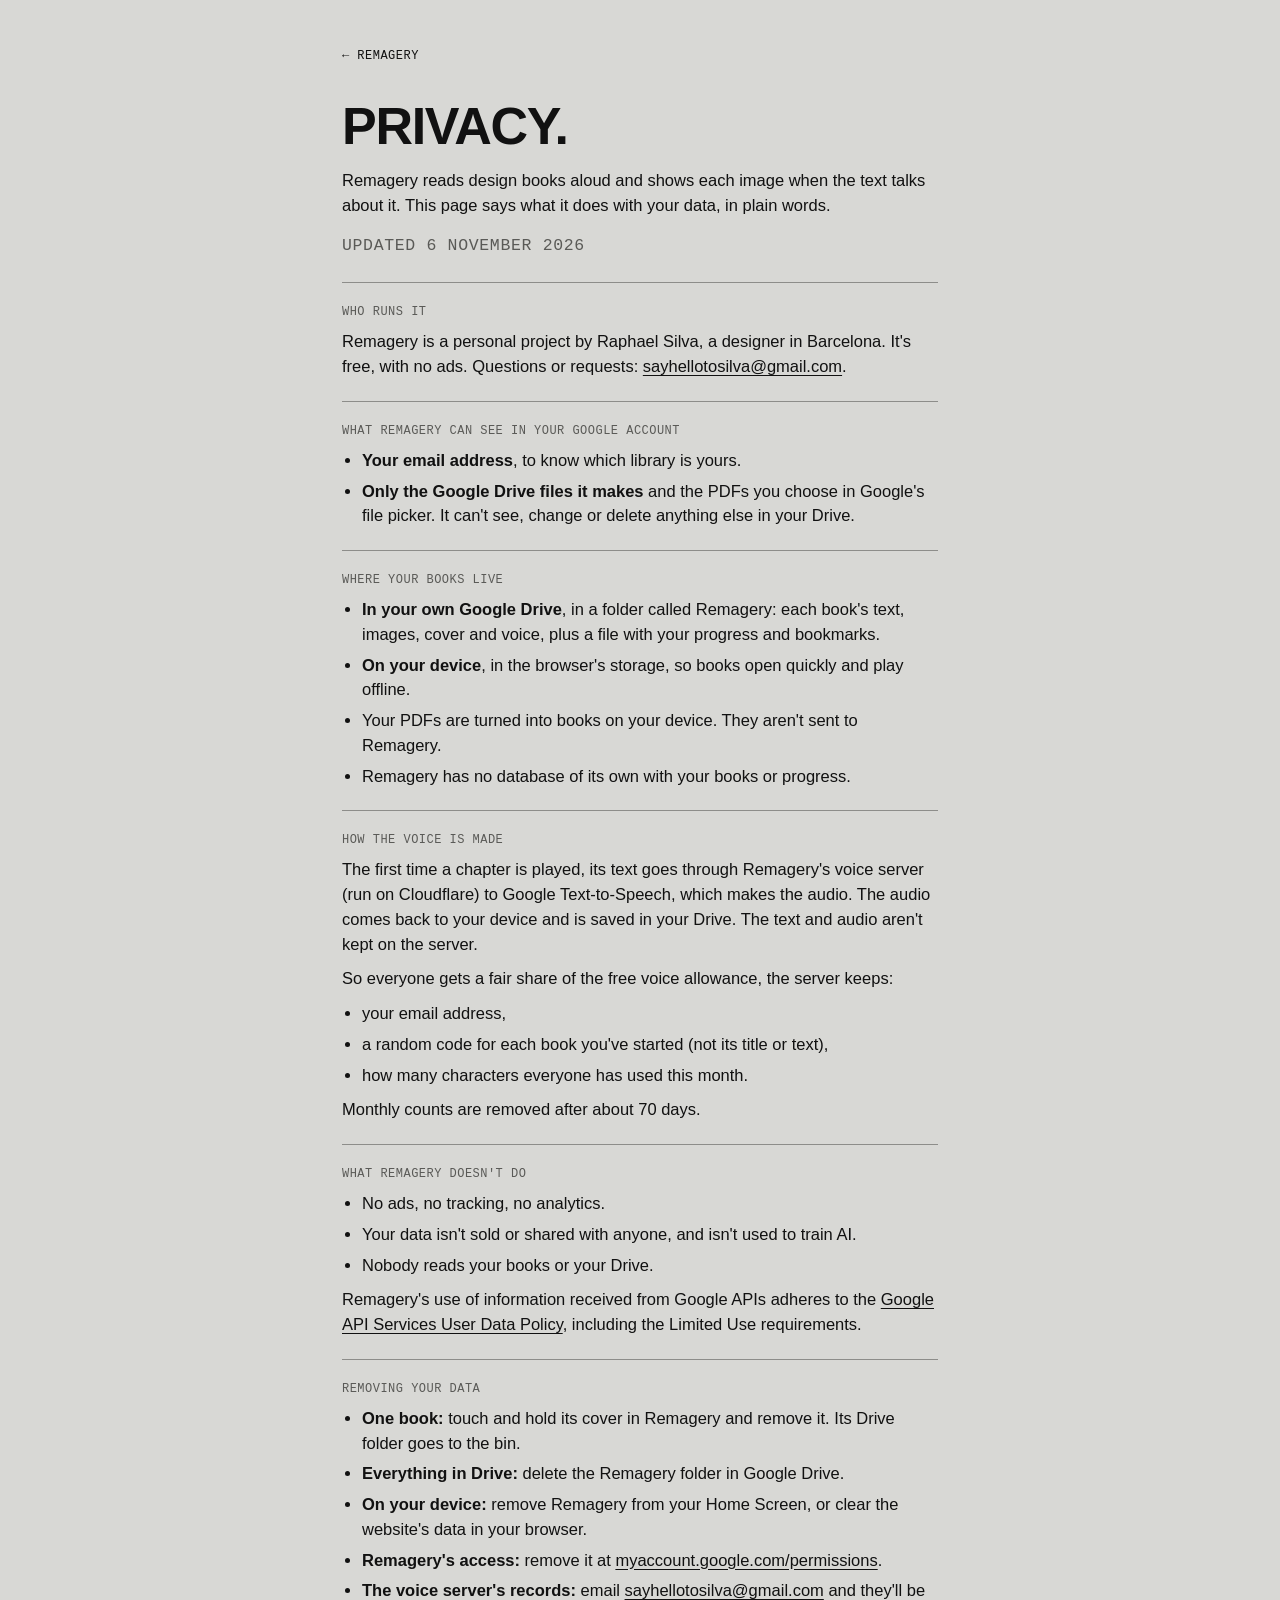
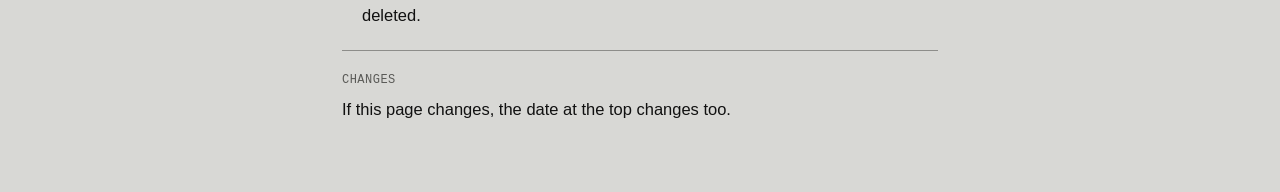
==== privacy.html @ 75086433 "Per-person limit of 5 new books a month, voice pass, privacy page Co-Authored-By: Claude Opus 5.5 <n" ====
<!doctype html>
<html lang="en">
<head>
<meta charset="utf-8">
<meta name="viewport" content="width=device-width, initial-scale=1, viewport-fit=cover">
<title>Remagery Privacy</title>
<meta name="description" content="What Remagery does with your data.">
<meta name="theme-color" content="#D8D8D5" media="(prefers-color-scheme: light)">
<meta name="theme-color" content="#161615" media="(prefers-color-scheme: dark)">
<link rel="icon" href="icon-192.png">
<link rel="stylesheet" href="app.css">
<style>
  @media (prefers-color-scheme: dark) {
    :root:not([data-mode="light"]) { --paper: #161615; --ink: #E6E6E2; --soft: #8E8E8A; --line: #3A3A38; --sheet: #1F1F1E; color-scheme: dark; }
  }
  html, body { height: auto; }
  .doc { max-width: 640px; margin: 0 auto; padding-top: calc(28px + env(safe-area-inset-top, 0px)); padding-bottom: calc(48px + env(safe-area-inset-bottom, 0px)); }
  .doc header { display: grid; gap: 16px; padding-bottom: 24px; border-bottom: 1px solid var(--line); }
  .doc h1 { font-size: clamp(34px, 10vw, 52px); }
  .doc section { display: grid; gap: 10px; padding: 22px 0; border-bottom: 1px solid var(--line); }
  .doc h2 { margin: 0; color: var(--soft); font-weight: 400; }
  .doc p, .doc li { margin: 0; font-size: 16.5px; line-height: 1.5; }
  .doc ul { margin: 0; padding-left: 20px; display: grid; gap: 6px; }
  .doc a { color: var(--ink); text-underline-offset: 3px; }
  .doc .back { justify-self: start; white-space: nowrap; text-decoration: none; }
</style>
</head>
<body>
<main class="doc gutter">
  <header>
    <a class="mono back" href="./">← Remagery</a>
    <h1 class="title">Privacy.</h1>
    <p>Remagery reads design books aloud and shows each image when the text talks about it. This page says what it does with your data, in plain words.</p>
    <p class="mono" style="color:var(--soft)">Updated 6 November 2026</p>
  </header>

  <section>
    <h2 class="mono">Who runs it</h2>
    <p>Remagery is a personal project by Raphael Silva, a designer in Barcelona. It's free, with no ads. Questions or requests: <a href="mailto:sayhellotosilva@gmail.com">sayhellotosilva@gmail.com</a>.</p>
  </section>

  <section>
    <h2 class="mono">What Remagery can see in your Google account</h2>
    <ul>
      <li><b>Your email address</b>, to know which library is yours.</li>
      <li><b>Only the Google Drive files it makes</b> and the PDFs you choose in Google's file picker. It can't see, change or delete anything else in your Drive.</li>
    </ul>
  </section>

  <section>
    <h2 class="mono">Where your books live</h2>
    <ul>
      <li><b>In your own Google Drive</b>, in a folder called Remagery: each book's text, images, cover and voice, plus a file with your progress and bookmarks.</li>
      <li><b>On your device</b>, in the browser's storage, so books open quickly and play offline.</li>
      <li>Your PDFs are turned into books on your device. They aren't sent to Remagery.</li>
      <li>Remagery has no database of its own with your books or progress.</li>
    </ul>
  </section>

  <section>
    <h2 class="mono">How the voice is made</h2>
    <p>The first time a chapter is played, its text goes through Remagery's voice server (run on Cloudflare) to Google Text-to-Speech, which makes the audio. The audio comes back to your device and is saved in your Drive. The text and audio aren't kept on the server.</p>
    <p>So everyone gets a fair share of the free voice allowance, the server keeps:</p>
    <ul>
      <li>your email address,</li>
      <li>a random code for each book you've started (not its title or text),</li>
      <li>how many characters everyone has used this month.</li>
    </ul>
    <p>Monthly counts are removed after about 70 days.</p>
  </section>

  <section>
    <h2 class="mono">What Remagery doesn't do</h2>
    <ul>
      <li>No ads, no tracking, no analytics.</li>
      <li>Your data isn't sold or shared with anyone, and isn't used to train AI.</li>
      <li>Nobody reads your books or your Drive.</li>
    </ul>
    <p>Remagery's use of information received from Google APIs adheres to the <a href="https://developers.google.com/terms/api-services-user-data-policy" target="_blank" rel="noopener">Google API Services User Data Policy</a>, including the Limited Use requirements.</p>
  </section>

  <section>
    <h2 class="mono">Removing your data</h2>
    <ul>
      <li><b>One book:</b> touch and hold its cover in Remagery and remove it. Its Drive folder goes to the bin.</li>
      <li><b>Everything in Drive:</b> delete the Remagery folder in Google Drive.</li>
      <li><b>On your device:</b> remove Remagery from your Home Screen, or clear the website's data in your browser.</li>
      <li><b>Remagery's access:</b> remove it at <a href="https://myaccount.google.com/permissions" target="_blank" rel="noopener">myaccount.google.com/permissions</a>.</li>
      <li><b>The voice server's records:</b> email <a href="mailto:sayhellotosilva@gmail.com">sayhellotosilva@gmail.com</a> and they'll be deleted.</li>
    </ul>
  </section>

  <section style="border-bottom:0">
    <h2 class="mono">Changes</h2>
    <p>If this page changes, the date at the top changes too.</p>
  </section>
</main>
</body>
</html>
---- app.css ----
/* Remagery · Studio look (App-Brief): grey paper, black ink, yellow highlight,
   big uppercase titles, small mono labels, thin lines, black tags. */
:root {
  --paper: #D8D8D5; --ink: #111111; --soft: #5A5A57; --line: #8D8D8A; --sheet: #E2E2DF;
  --mark: #E6DF4E; --mark-ink: #121212;
  --sans: -apple-system, BlinkMacSystemFont, "Inter Tight", "Helvetica Neue", Arial, sans-serif;
  --mono: ui-monospace, "SF Mono", Menlo, "IBM Plex Mono", monospace;
  --serif: ui-serif, "New York", "Iowan Old Style", Georgia, serif;
  --seg-on: #FFFFFF;
  --text: 21px;
  color-scheme: light;
}
:root[data-mode="dark"] {
  --seg-on: #3A3A38;
  --paper: #161615; --ink: #E6E6E2; --soft: #8E8E8A; --line: #3A3A38; --sheet: #1F1F1E;
  color-scheme: dark;
}
*, *::before, *::after { box-sizing: border-box; }
[hidden] { display: none !important; }
html, body { margin: 0; height: 100%; background: var(--paper); color: var(--ink); overflow-x: hidden; }
body { font-family: var(--sans); -webkit-font-smoothing: antialiased; -webkit-text-size-adjust: 100%; overscroll-behavior: none; }
button { font: inherit; color: inherit; background: none; border: 0; padding: 0; cursor: pointer; -webkit-tap-highlight-color: transparent; }
button:focus-visible, [tabindex]:focus-visible { outline: 2px solid var(--ink); outline-offset: 2px; }
.gutter { padding-left: max(22px, env(safe-area-inset-left, 0px)); padding-right: max(22px, env(safe-area-inset-right, 0px)); }

.mono { font-family: var(--mono); font-size: 12px; letter-spacing: .04em; text-transform: uppercase; }
.soft { color: var(--soft); }
.title { font-weight: 700; text-transform: uppercase; letter-spacing: -.025em; line-height: 1; margin: 0; text-wrap: balance; overflow-wrap: anywhere; }
.hair { height: 1px; background: var(--line); border: 0; margin: 0; }
.tag { display: inline-flex; align-items: center; gap: 6px; height: 32px; padding: 0 10px; border-radius: 2px;
  background: var(--ink); color: var(--paper); font-size: 12px; font-weight: 600; letter-spacing: .05em; text-transform: uppercase; white-space: nowrap; }
.tag.line { background: transparent; color: var(--ink); box-shadow: inset 0 0 0 1px var(--ink); }

/* Light / dark pill switch */
.switch { width: 60px; height: 44px; display: grid; place-items: center; }
.switch span { width: 46px; height: 24px; border-radius: 12px; background: var(--ink); position: relative; display: block; }
.switch span::after { content: ""; position: absolute; top: 4px; left: 4px; width: 16px; height: 16px; border-radius: 50%; background: var(--paper); transition: transform .2s; }
:root[data-mode="dark"] .switch span::after { transform: translateX(22px); }

/* ---------- Library ---------- */
.library { min-height: 100%; padding-top: env(safe-area-inset-top, 0px); padding-bottom: calc(150px + env(safe-area-inset-bottom, 0px)); }
.library.playing { padding-bottom: calc(220px + env(safe-area-inset-bottom, 0px)); }
.lib-top { display: flex; align-items: center; justify-content: space-between; padding-top: 10px; }
.lib-top h1 { font-size: 26px; font-weight: 700; letter-spacing: -.03em; margin: 0; }
.grid > * { min-width: 0; }
.grid { display: grid; grid-template-columns: repeat(2, minmax(0, 1fr)); gap: 26px 22px; padding-top: 18px; max-width: 760px; }
@media (min-width: 700px) { .grid { grid-template-columns: repeat(3, minmax(0, 1fr)); } }
.cover { display: block; width: 100%; text-align: left; -webkit-touch-callout: none; user-select: none; }
.cover .frame { aspect-ratio: .77; border-radius: 9px; overflow: hidden; position: relative; background: var(--ink);
  box-shadow: 0 0 0 3px rgba(255,255,255,.75), 0 8px 22px rgba(0,0,0,.18); }
.cover .frame img { width: 100%; height: 100%; object-fit: cover; display: block; }
.cover .titlecard { padding: 12px; color: var(--paper); font-size: 20px; font-weight: 700; text-transform: uppercase; letter-spacing: -.02em; line-height: 1.05; overflow-wrap: anywhere; }
.cover .bar { position: absolute; left: 10px; right: 10px; bottom: 10px; height: 3px; border-radius: 2px; background: rgba(255,255,255,.6); overflow: hidden; }
.cover .bar i { display: block; height: 100%; background: #111; }
.cover .status { margin-top: 8px; display: block; white-space: nowrap; overflow: hidden; text-overflow: ellipsis; }
.cover.making .frame { animation: pulse 2.2s ease-in-out infinite; }
@keyframes pulse { 0%,100% { opacity: .4 } 50% { opacity: .8 } }
.empty { padding-top: 30px; display: grid; gap: 14px; max-width: 560px; }
.empty .step { display: grid; grid-template-columns: 34px 1fr; align-items: baseline; font-size: 16px; line-height: 1.4; }

.dock { position: fixed; left: 0; right: 0; bottom: 0; z-index: 5; padding-bottom: calc(8px + env(safe-area-inset-bottom, 0px)); padding-top: 50px;
  background: linear-gradient(to bottom, transparent, var(--paper) 50px); display: grid; gap: 10px; pointer-events: none; }
.dock > * { pointer-events: auto; min-width: 0; }
.dock-row { display: flex; gap: 10px; }
.add { flex: 1; height: 56px; border-radius: 28px; background: var(--ink); color: var(--paper); font-size: 14px; font-weight: 600; letter-spacing: .06em; display: flex; align-items: center; justify-content: center; gap: 8px; }
.aa { width: 56px; height: 56px; border-radius: 50%; background: var(--ink); color: var(--paper); font-size: 18px; font-weight: 600; }
.mini { display: flex; align-items: center; gap: 12px; padding: 10px; border-radius: 3px; background: var(--ink); color: var(--paper); }
.mini .open > span:last-child { flex: 1; min-width: 0; overflow: hidden; }
.mini .open { flex: 1; min-width: 0; display: flex; gap: 12px; align-items: center; text-align: left; }
.mini img { width: 34px; height: 46px; object-fit: cover; border-radius: 2px; }
.mini .t { font-size: 13px; font-weight: 600; text-transform: uppercase; letter-spacing: .02em; white-space: nowrap; overflow: hidden; text-overflow: ellipsis; }
.mini .s { opacity: .7; white-space: nowrap; overflow: hidden; text-overflow: ellipsis; margin-top: 3px; }
.mini .pp { width: 44px; height: 44px; border-radius: 2px; background: var(--paper); color: var(--ink); display: grid; place-items: center; flex: none; }

/* ---------- Player ---------- */
.player { position: fixed; inset: 0; z-index: 10; background: var(--paper); display: flex; flex-direction: column; }
.p-top { position: absolute; top: 0; left: 0; right: 0; z-index: 3; padding-top: env(safe-area-inset-top, 0px);
  background: linear-gradient(to bottom, var(--paper) 75%, transparent); height: calc(84px + env(safe-area-inset-top, 0px)); pointer-events: none; }
.p-top .row { display: grid; grid-template-columns: 1fr auto 1fr; align-items: center; height: 56px; pointer-events: auto; padding-left: max(6px, env(safe-area-inset-left, 0px)); padding-right: max(22px, env(safe-area-inset-right, 0px)); }
.back { width: 56px; height: 56px; display: grid; place-items: center; }
.p-top .chapters { justify-self: end; }
.p-scroll { flex: 1; overflow-y: auto; overflow-x: hidden; -webkit-overflow-scrolling: touch; padding-top: calc(70px + env(safe-area-inset-top, 0px)); padding-bottom: 300px; }
.p-inner { max-width: 640px; }
.ch-label { display: block; margin-bottom: 6px; }
.ch-title { font-size: clamp(30px, 9.4vw, 44px); }
.figure { margin-top: 20px; min-width: 0; }
.figure img { width: 100%; display: block; border-radius: 3px; cursor: zoom-in; max-height: 58vh; object-fit: contain; object-position: left top; }
.figure .cap { margin-top: 10px; display: block; }
.figure .desc { font-size: calc(var(--text) - 3px); line-height: 1.45; margin: 14px 0 0; text-indent: 3em; max-width: 62ch; }
.fade-in { animation: fadein .35s ease; }
@keyframes fadein { from { opacity: 0 } to { opacity: 1 } }
.coverwait { margin-top: 20px; display: grid; gap: 16px; }
.coverwait img { width: 55%; border-radius: 3px; display: block; }
.read-head { display: flex; gap: 40px; align-items: center; height: 40px; margin-top: 18px; }
.read-text { display: grid; grid-template-columns: minmax(0, 1fr); gap: calc(var(--text) * .55); margin-top: 10px; padding-bottom: 120px; }
.para { display: grid; grid-template-columns: minmax(0, 1fr) 30px; gap: 4px; align-items: start; }
.para p { margin: 0; min-width: 0; overflow-wrap: anywhere; font-size: calc(var(--text) - 1px); line-height: 1.45; text-indent: 3em; max-width: 62ch; }
.para.past p { color: var(--soft); }
.para s { text-decoration: none; cursor: pointer; border-radius: 1px; }
.para s.now { background: var(--mark); color: var(--mark-ink); box-shadow: 0 0 0 2px var(--mark); }
.para s.saved { text-decoration: underline; text-underline-offset: 3px; }
.bm { width: 30px; height: 30px; display: grid; place-items: center; }
.follow { position: fixed; left: 50%; transform: translateX(-50%); bottom: calc(150px + env(safe-area-inset-bottom, 0px)); z-index: 4; }
.notice { margin-top: 18px; padding: 12px 14px; border-radius: 3px; background: var(--sheet); font-size: 15px; line-height: 1.4; display: grid; gap: 10px; justify-items: start; }

.controls { position: absolute; left: 0; right: 0; bottom: 0; z-index: 3; padding-top: 42px; padding-bottom: calc(8px + env(safe-area-inset-bottom, 0px));
  background: linear-gradient(to bottom, transparent, var(--paper) 36px); }
.times { display: flex; align-items: center; justify-content: space-between; font-variant-numeric: tabular-nums; }
.times .mid { display: flex; }
.times .mid button { height: 40px; padding: 0 10px; }
.scrub { position: relative; height: 28px; touch-action: none; cursor: pointer; }
.scrub .track { position: absolute; left: 0; right: 0; top: 13px; height: 2px; background: var(--line); }
.scrub .fill { position: absolute; left: 0; top: 13px; height: 2px; background: var(--ink); }
.scrub .knob { position: absolute; top: 7px; width: 3px; height: 14px; background: var(--ink); margin-left: -1.5px; }
.buttons { display: flex; align-items: center; justify-content: space-between; margin-top: 6px; }
.ib { width: 40px; height: 48px; display: grid; place-items: center; }
.ib svg { width: 24px; height: 24px; }
.playbtn { width: 64px; height: 48px; border-radius: 2px; background: var(--ink); color: var(--paper); display: grid; place-items: center; }
.playbtn svg { width: 22px; height: 22px; }
.prep { height: 14px; margin-bottom: 2px; text-align: center; }

/* ---------- Sheets (match the iPhone app) ---------- */
.sheet-back { position: fixed; inset: 0; z-index: 20; background: rgba(0,0,0,.35); display: flex; align-items: flex-end; justify-content: center; animation: fadein .2s; }
.sheet { width: 100%; max-width: 640px; max-height: 92%; overflow-y: auto; background: var(--sheet); border-radius: 28px 28px 0 0;
  padding: 0 max(24px, env(safe-area-inset-right, 0px)) calc(30px + env(safe-area-inset-bottom, 0px)) max(24px, env(safe-area-inset-left, 0px)); animation: up .25s ease; }
@keyframes up { from { transform: translateY(30px); opacity: .5 } to { transform: none; opacity: 1 } }
.grabber { width: 36px; height: 5px; border-radius: 3px; background: var(--line); opacity: .6; margin: 8px auto 0; }
.sheet-head { display: flex; align-items: center; justify-content: space-between; gap: 12px; padding: 20px 0 10px; }
.sheet-head .title { font-size: 26px; }
.sheet-row { display: flex; align-items: center; justify-content: space-between; gap: 12px; padding: 20px 0 8px; }
.sheet-row .seg { flex: 1; max-width: 250px; }
.close { width: 34px; height: 34px; border-radius: 50%; background: color-mix(in srgb, var(--line) 70%, transparent); color: var(--ink); display: grid; place-items: center; flex: none; }
.close svg { width: 14px; height: 14px; }
.label { font-size: 13px; color: var(--soft); padding: 22px 0 10px; }
.help { font-size: 15px; line-height: 1.45; color: var(--soft); margin: 0; }
.serif { font-family: var(--serif); }
.options { display: grid; gap: 8px; }
.opt { display: flex; align-items: center; justify-content: space-between; gap: 10px; min-height: 50px; padding: 0 16px; border-radius: 14px;
  box-shadow: inset 0 0 0 1px var(--line); font-size: 16px; text-align: left; }
.opt.on { box-shadow: inset 0 0 0 1px var(--ink); font-weight: 500; }
.opt svg { width: 16px; height: 16px; flex: none; }
.seg { display: flex; padding: 3px; border-radius: 999px; background: color-mix(in srgb, var(--line) 30%, transparent); }
.seg button { flex: 1; height: 34px; border-radius: 999px; font-size: 15px; color: var(--ink); white-space: nowrap; }
.seg button[aria-pressed="true"] { background: var(--seg-on); font-weight: 500; box-shadow: 0 1px 4px rgba(0,0,0,.12); }
.toggle-row { display: flex; align-items: center; justify-content: space-between; gap: 12px; font-size: 16px; }
.toggle { width: 64px; height: 32px; border-radius: 16px; background: color-mix(in srgb, var(--line) 50%, transparent); position: relative; flex: none; }
.toggle::after { content: ""; position: absolute; top: 3px; left: 3px; width: 34px; height: 26px; border-radius: 13px; background: #fff; transition: transform .2s; box-shadow: 0 1px 3px rgba(0,0,0,.2); }
.toggle[aria-pressed="true"] { background: var(--ink); }
.toggle[aria-pressed="true"]::after { transform: translateX(24px); }
.sizes { display: flex; align-items: center; gap: 14px; }
.sizes input { flex: 1; min-width: 0; accent-color: var(--ink); }
.sample { margin-top: 18px; padding: 16px; border-radius: 14px; background: var(--paper); line-height: 1.3; }
.sample mark { background: var(--mark); color: var(--mark-ink); }
.speed-grid { display: grid; grid-template-columns: repeat(4, 1fr); gap: 8px; }
.speed-grid .opt { justify-content: center; padding: 0; }
.meter { height: 3px; background: var(--line); margin-top: 8px; }
.meter i { display: block; height: 100%; background: var(--ink); }
.btn-row { display: flex; gap: 10px; flex-wrap: wrap; margin-top: 14px; }
.list.chapters { padding-bottom: 10px; }
.ch-row { display: grid; grid-template-columns: 30px 1fr auto; gap: 10px; align-items: baseline; width: 100%; text-align: left; padding: 15px 0; border-bottom: 1px solid var(--line); }
.ch-num { font-family: var(--mono); font-size: 13px; color: var(--soft); }
.ch-name { font-family: var(--serif); font-size: 19px; line-height: 1.25; min-width: 0; overflow-wrap: anywhere; }
.ch-time { font-size: 13px; color: var(--soft); font-variant-numeric: tabular-nums; }
.ch-row.on .ch-num, .ch-row.on .ch-name { color: var(--ink); font-weight: 600; }
.bm-row { display: flex; align-items: center; gap: 10px; border-bottom: 1px solid var(--line); }
.bm-go { flex: 1; min-width: 0; text-align: left; padding: 14px 0; display: grid; gap: 4px; }
.bm-label { font-size: 12px; color: var(--soft); }
.bm-text { font-family: var(--serif); font-size: 17px; line-height: 1.35; }
.list.chapters .help { padding: 18px 0; }

/* Zoom */
.zoom { position: fixed; inset: 0; z-index: 30; background: var(--paper); overflow: auto; -webkit-overflow-scrolling: touch; display: grid; place-items: center; }
.zoom img { max-width: 100vw; max-height: 100vh; object-fit: contain; }
.zoom.big img { max-width: none; max-height: none; width: 250vw; }
.zoom .close { position: fixed; top: calc(16px + env(safe-area-inset-top, 0px)); right: calc(16px + env(safe-area-inset-right, 0px)); box-shadow: 0 2px 8px rgba(0,0,0,.15); }

/* Dialog */
.dialog { background: var(--paper); border-radius: 12px; padding: 22px; margin: auto 16px; max-width: 420px; width: 100%; display: grid; gap: 12px; align-self: center; }
.dialog p { margin: 0; font-size: 16px; line-height: 1.4; }
.dialog .title { font-size: 24px; }

@media (prefers-reduced-motion: reduce) { *, *::before, *::after { animation: none !important; transition: none !important; } }

/* Google account and Drive */
.acct { display: flex; align-items: center; gap: 12px; flex-wrap: wrap; padding-top: 10px; }
.acct-btn { text-align: left; height: 32px; max-width: 100%; overflow: hidden; text-overflow: ellipsis; white-space: nowrap; }
.cover.remote .frame > img, .cover.remote .frame > .titlecard { opacity: .55; }
.drive-tag { position: absolute; left: 10px; top: 10px; background: #111; color: #E6E6E2; padding: 4px 7px; border-radius: 2px; font-size: 10px; }
a.tag { text-decoration: none; }
.add-opt { min-height: 64px; }
.opt-title { display: block; font-size: 16px; }
.opt-sub { display: block; font-size: 13px; color: var(--soft); margin-top: 3px; }

/* First screens: Home Screen guide and welcome */
.gate { box-sizing: border-box; min-height: 100vh; min-height: 100dvh; display: flex; flex-direction: column; gap: 20px; max-width: 560px; margin: 0 auto;
  padding-top: calc(28px + env(safe-area-inset-top, 0px)); padding-bottom: calc(24px + env(safe-area-inset-bottom, 0px)); }
.brand { display: flex; align-items: center; gap: 12px; }
.app-icon { width: 52px; height: 52px; border-radius: 12px; display: block; box-shadow: 0 0 0 1px var(--line); }
.gate-title { font-size: clamp(30px, 9vw, 40px); line-height: .98; }
.welcome-title { font-size: clamp(40px, 13vw, 56px); }
.gate-text { margin: 0; font-size: 16px; line-height: 1.45; max-width: 46ch; }
.steps { display: grid; gap: 16px; }
.step { display: grid; grid-template-columns: 32px minmax(0, 1fr); align-items: start; font-size: 16px; line-height: 1.45; }
.step .mono { padding-top: 3px; }
.ios-btn { display: inline-flex; width: 26px; height: 26px; border-radius: 7px; background: var(--sheet); align-items: center; justify-content: center; vertical-align: -7px; margin: 0 2px; color: var(--ink); }
.ios-btn svg { width: 16px; height: 16px; }
.pointer { margin-top: auto; text-align: right; }
.pointer.top { margin: 0; }
.facts { display: grid; }
.fact { display: grid; gap: 3px; padding: 12px 0; border-bottom: 1px solid var(--line); font-size: 15.5px; line-height: 1.4; }
.fact:first-child { border-top: 1px solid var(--line); }
.gate-bottom { margin-top: auto; }
.gate-bottom .add { width: 100%; }
.g-dot { width: 20px; height: 20px; border-radius: 50%; background: var(--paper); color: var(--ink); display: grid; place-items: center; font-size: 12px; font-weight: 700; }
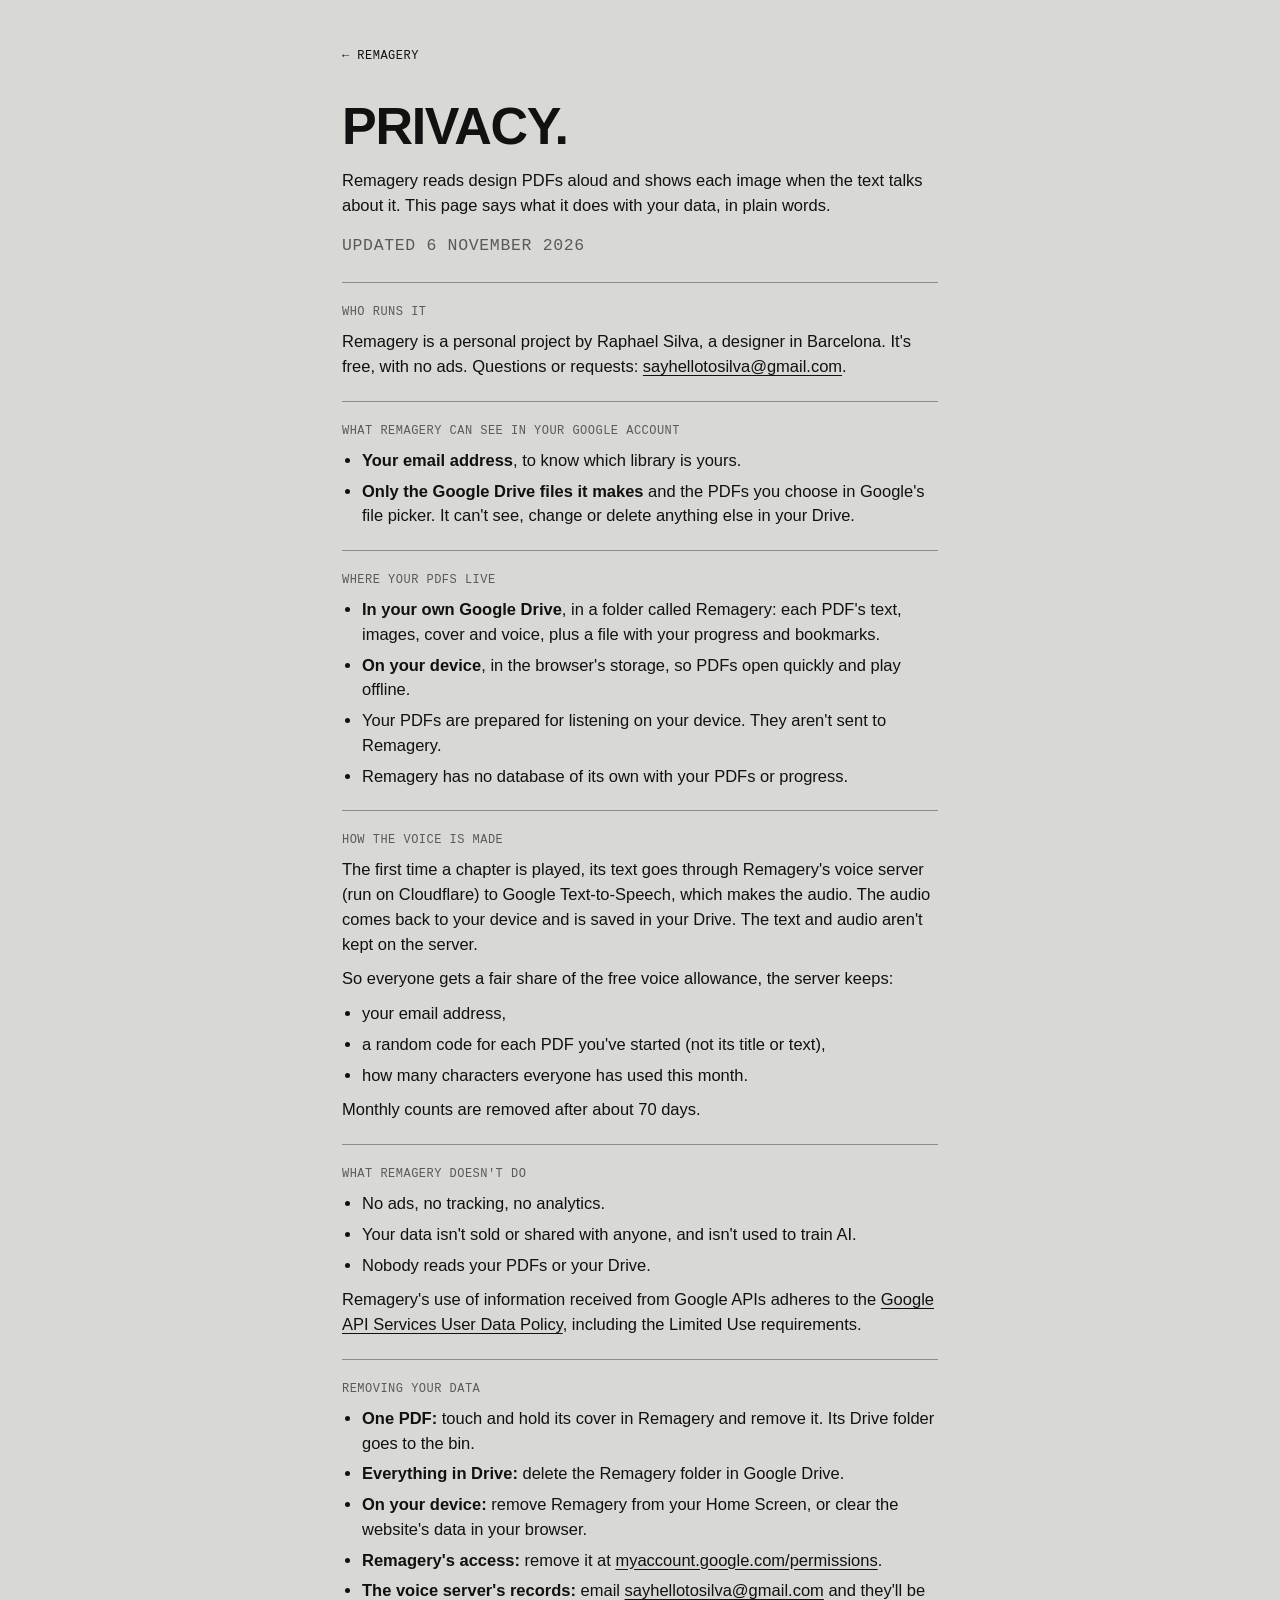
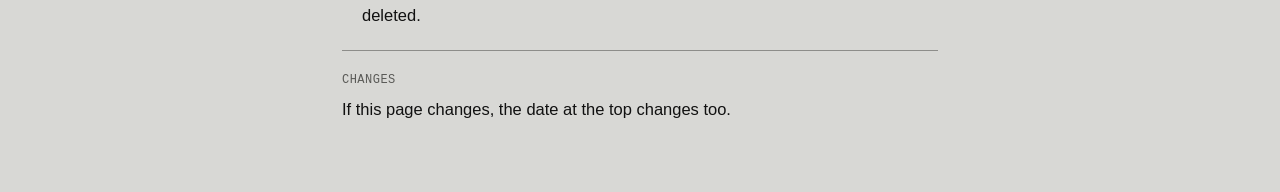
==== commit 463669de: "Say PDF instead of book everywhere in the app Co-Authored-By: Claude Opus 5.5 <noreply@anthropic.com" ====
--- a/privacy.html
+++ b/privacy.html
@@ -30,7 +30,7 @@
   <header>
     <a class="mono back" href="./">← Remagery</a>
     <h1 class="title">Privacy.</h1>
-    <p>Remagery reads design books aloud and shows each image when the text talks about it. This page says what it does with your data, in plain words.</p>
+    <p>Remagery reads design PDFs aloud and shows each image when the text talks about it. This page says what it does with your data, in plain words.</p>
     <p class="mono" style="color:var(--soft)">Updated 6 November 2026</p>
   </header>
 
@@ -48,12 +48,12 @@
   </section>
 
   <section>
-    <h2 class="mono">Where your books live</h2>
+    <h2 class="mono">Where your PDFs live</h2>
     <ul>
-      <li><b>In your own Google Drive</b>, in a folder called Remagery: each book's text, images, cover and voice, plus a file with your progress and bookmarks.</li>
-      <li><b>On your device</b>, in the browser's storage, so books open quickly and play offline.</li>
-      <li>Your PDFs are turned into books on your device. They aren't sent to Remagery.</li>
-      <li>Remagery has no database of its own with your books or progress.</li>
+      <li><b>In your own Google Drive</b>, in a folder called Remagery: each PDF's text, images, cover and voice, plus a file with your progress and bookmarks.</li>
+      <li><b>On your device</b>, in the browser's storage, so PDFs open quickly and play offline.</li>
+      <li>Your PDFs are prepared for listening on your device. They aren't sent to Remagery.</li>
+      <li>Remagery has no database of its own with your PDFs or progress.</li>
     </ul>
   </section>
 
@@ -63,7 +63,7 @@
     <p>So everyone gets a fair share of the free voice allowance, the server keeps:</p>
     <ul>
       <li>your email address,</li>
-      <li>a random code for each book you've started (not its title or text),</li>
+      <li>a random code for each PDF you've started (not its title or text),</li>
       <li>how many characters everyone has used this month.</li>
     </ul>
     <p>Monthly counts are removed after about 70 days.</p>
@@ -74,7 +74,7 @@
     <ul>
       <li>No ads, no tracking, no analytics.</li>
       <li>Your data isn't sold or shared with anyone, and isn't used to train AI.</li>
-      <li>Nobody reads your books or your Drive.</li>
+      <li>Nobody reads your PDFs or your Drive.</li>
     </ul>
     <p>Remagery's use of information received from Google APIs adheres to the <a href="https://developers.google.com/terms/api-services-user-data-policy" target="_blank" rel="noopener">Google API Services User Data Policy</a>, including the Limited Use requirements.</p>
   </section>
@@ -82,7 +82,7 @@
   <section>
     <h2 class="mono">Removing your data</h2>
     <ul>
-      <li><b>One book:</b> touch and hold its cover in Remagery and remove it. Its Drive folder goes to the bin.</li>
+      <li><b>One PDF:</b> touch and hold its cover in Remagery and remove it. Its Drive folder goes to the bin.</li>
       <li><b>Everything in Drive:</b> delete the Remagery folder in Google Drive.</li>
       <li><b>On your device:</b> remove Remagery from your Home Screen, or clear the website's data in your browser.</li>
       <li><b>Remagery's access:</b> remove it at <a href="https://myaccount.google.com/permissions" target="_blank" rel="noopener">myaccount.google.com/permissions</a>.</li>
--- a/app.css
+++ b/app.css
@@ -51,7 +51,7 @@
 .cover .frame img { width: 100%; height: 100%; object-fit: cover; display: block; }
 .cover .titlecard { padding: 12px; color: var(--paper); font-size: 20px; font-weight: 700; text-transform: uppercase; letter-spacing: -.02em; line-height: 1.05; overflow-wrap: anywhere; }
 .cover .bar { position: absolute; left: 10px; right: 10px; bottom: 10px; height: 3px; border-radius: 2px; background: rgba(255,255,255,.6); overflow: hidden; }
-.cover .bar i { display: block; height: 100%; background: #111; }
+.cover .bar i { display: block; height: 100%; background: #111; transition: width .3s ease; }
 .cover .status { margin-top: 8px; display: block; white-space: nowrap; overflow: hidden; text-overflow: ellipsis; }
 .cover.making .frame { animation: pulse 2.2s ease-in-out infinite; }
 @keyframes pulse { 0%,100% { opacity: .4 } 50% { opacity: .8 } }
@@ -212,3 +212,17 @@
 .gate-bottom { margin-top: auto; }
 .gate-bottom .add { width: 100%; }
 .g-dot { width: 20px; height: 20px; border-radius: 50%; background: var(--paper); color: var(--ink); display: grid; place-items: center; font-size: 12px; font-weight: 700; }
+
+/* No page zoom: double-tap and pinch don't zoom the page (images have their own zoom, text has Text size) */
+html { touch-action: manipulation; -webkit-text-size-adjust: 100%; text-size-adjust: 100%; }
+
+/* Share card */
+.share-wrap { display: grid; gap: 16px; }
+.share-preview { display: grid; place-items: center; min-height: 220px; }
+.share-preview img { width: auto; max-width: 100%; max-height: 58vh; border-radius: 14px; box-shadow: 0 0 0 1px var(--line); }
+.share-go:disabled { opacity: .4; }
+.aa svg { display: block; margin: 0 auto; }
+/* Account line: email on the left, sync state on the right margin */
+.acct-btn { display: flex; justify-content: space-between; align-items: center; gap: 12px; width: 100%; }
+.acct-email { min-width: 0; overflow: hidden; text-overflow: ellipsis; white-space: nowrap; }
+.acct-state { flex: none; }
